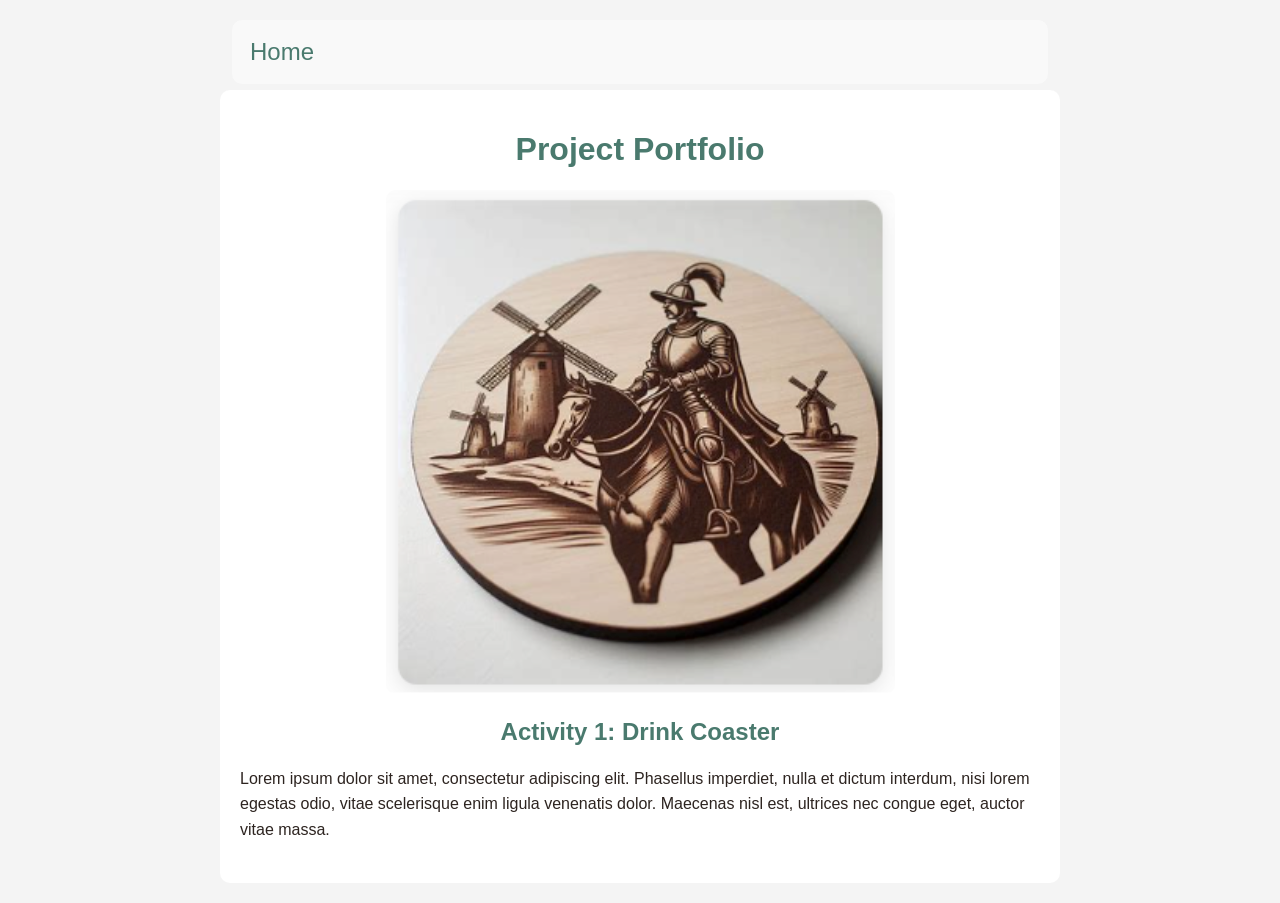
==== activity01.html @ 0b91b61f "Initial commit" ====
<!DOCTYPE html>
<html lang="en">
<head>
    <title>Activity 1: Drink Coaster</title>
    <link rel="stylesheet" href="./project.css">
</head>
<body>

    <!-- Header and Navigation Section -->
    <header class="header">
        <nav class="navbar">
            <a href="./index.html" class="active">Home</a>
        </nav>
    </header>

    <!-- Project Information -->
    <div class="proj-container">

        <h1 class='proj-header'>Project Portfolio</h1>

        <div class="proj-img-container">
            <img src="./images/activity01.png">
        </div>

        <h2 class='proj-header'>Activity 1: Drink Coaster</h2>

        <div class="proj-desc">
            <p>Lorem ipsum dolor sit amet, consectetur adipiscing elit. Phasellus imperdiet, nulla et dictum interdum, nisi lorem egestas odio, vitae scelerisque enim ligula venenatis dolor. Maecenas nisl est, ultrices nec congue eget, auctor vitae massa.</p>
        </div>

    </div>
    <!-- End Project Information -->

</body>
</html>
---- project.css ----
@import url("./theme.css");

body {
    background-color: var(--color-bg-page);
    font-family: var(--font-body);
    margin: 20px;
}

/* **************************** */
/* Style for the header section */
/* **************************** */

.header {
    position: fixed;
    top: 20px;
    left: 50%;
    transform: translateX(-50%);
    width: 75%;
    max-width: var(--container-max);
    background: rgba(250, 250, 250, 0.9);
    z-index: 1000;
    display: flex;
    justify-content: space-between;
    align-items: center;
    padding: 8px;
    color: var(--color-primary);
    border-radius: var(--radius);
}

.header .name {
    text-align: left;
    font-size: 1.5em;
}

.header .navbar {
    display: flex;
    gap: 15px;
    font-size: 1.5em;
}

.header .navbar a {
    text-decoration: none;
    color: var(--color-primary);
    padding: 10px;
}

/* *********************************** */
/* Style for the project documentation */
/* *********************************** */

.proj-container {
    max-width: var(--container-max);
    margin: auto;
    margin-top: 90px;
    background: var(--color-bg-card);
    padding: 20px;
    border-radius: var(--radius);
}

.proj-header {
    text-align: center;
    color: var(--color-primary);
}

.proj-img-container {
    text-align: center;
    margin: 20px 0;
}

.proj-img-container img {
    max-width: 100%;
    height: auto;
    border-radius: var(--radius);
}

.proj-desc {
    margin: 20px 0;
    line-height: 1.6;
}

.proj-desc p {
    color: var(--color-text);
}

/* Optional block: a labeled code sample. Delete this block on pages   */
/* that don't involve code (e.g. a build or design activity).          */
.proj-code {
    max-width: 700px;
    margin: auto;
}

.proj-code pre:has(code), pre:has(code) {
    background-color: black;
    color: white;
    border-radius: 8px;
    padding: 4px;
}
pre code, pre code {
    white-space: pre-wrap;
    word-wrap: break-word;
}

/* Optional block: a photo gallery grid. Use for pages with several  */
/* work-in-progress or detail photos beyond the one hero image.       */
.proj-gallery {
    display: grid;
    grid-template-columns: repeat(auto-fit, minmax(150px, 1fr));
    gap: 10px;
    margin: 20px 0;
}

.proj-gallery img {
    width: 100%;
    height: 150px;
    object-fit: cover;
    border-radius: var(--radius);
}

/* Optional block: an embedded video (e.g. YouTube). The padding-top  */
/* trick keeps a 16:9 shape at any screen width — do not set a fixed  */
/* pixel height on the iframe itself.                                  */
.proj-video-container {
    position: relative;
    width: 100%;
    padding-top: 56.25%;
    margin: 20px 0;
    border-radius: var(--radius);
    overflow: hidden;
}

.proj-video-container iframe {
    position: absolute;
    top: 0;
    left: 0;
    width: 100%;
    height: 100%;
    border: 0;
}

/* ***************************** */
/* Responsive: tablet and mobile */
/* ***************************** */

@media (max-width: 600px) {
    .header {
        width: 92%;
        padding: 6px;
    }

    .header .name {
        font-size: 1.1em;
    }

    .header .navbar {
        font-size: 1.1em;
        gap: 8px;
    }

    .proj-container {
        margin-top: 80px;
        padding: 14px;
    }

    .proj-header {
        font-size: 1.3em;
    }

    .proj-gallery img {
        height: 120px;
    }
}
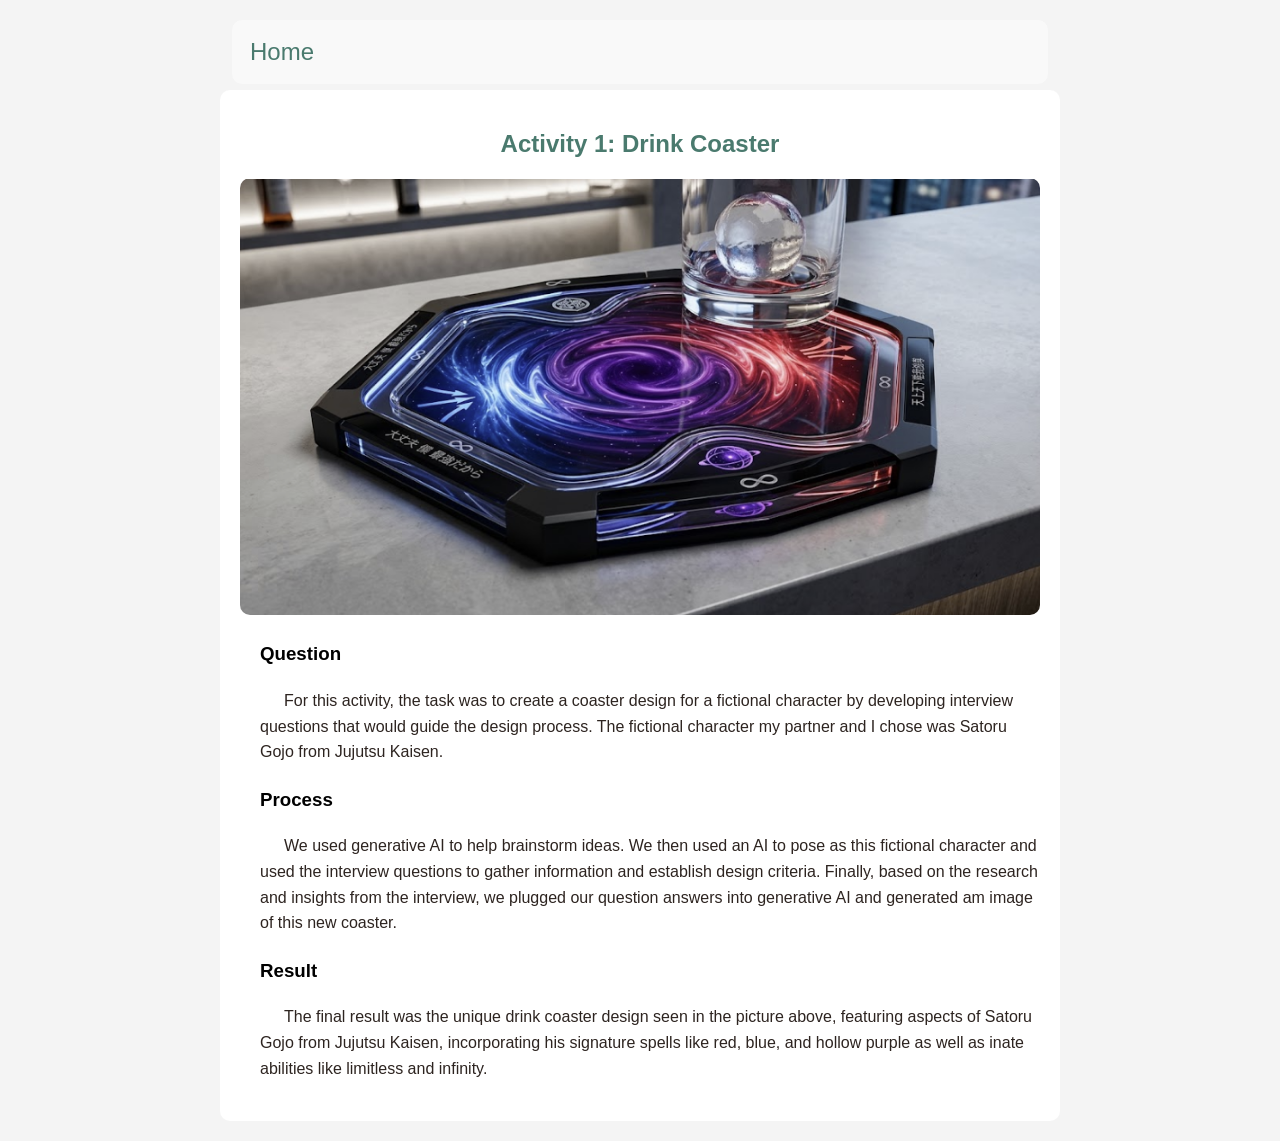
==== commit f8ed478a: "Update project pages with detailed descriptions and enhance styling for better presentation" ====
--- a/activity01.html
+++ b/activity01.html
@@ -16,16 +16,25 @@
     <!-- Project Information -->
     <div class="proj-container">
 
-        <h1 class='proj-header'>Project Portfolio</h1>
+        <h2 class='proj-header'>Activity 1: Drink Coaster</h2>
 
         <div class="proj-img-container">
-            <img src="./images/activity01.png">
+            <img src="./images/Coaster%20Design%20Image.png">
         </div>
 
-        <h2 class='proj-header'>Activity 1: Drink Coaster</h2>
-
         <div class="proj-desc">
-            <p>Lorem ipsum dolor sit amet, consectetur adipiscing elit. Phasellus imperdiet, nulla et dictum interdum, nisi lorem egestas odio, vitae scelerisque enim ligula venenatis dolor. Maecenas nisl est, ultrices nec congue eget, auctor vitae massa.</p>
+            <div class="proj-section">
+                <h3>Question</h3>
+                <p>For this activity, the task was to create a coaster design for a fictional character by developing interview questions that would guide the design process.  The fictional character my partner and I chose was Satoru Gojo from Jujutsu Kaisen.</p>
+            </div>
+            <div class="proj-section">
+                <h3>Process</h3>
+                <p>We used generative AI to help brainstorm ideas. We then used an AI to pose as this fictional character and used the interview questions to gather information and establish design criteria. Finally, based on the research and insights from the interview, we plugged our question answers into generative AI and generated am image of this new coaster.</p>
+            </div>
+            <div class="proj-section">
+                <h3>Result</h3>
+                <p>The final result was the unique drink coaster design seen in the picture above, featuring aspects of Satoru Gojo from Jujutsu Kaisen, incorporating his signature spells like red, blue, and hollow purple as well as inate abilities like limitless and infinity.  </p>
+            </div>
         </div>
 
     </div>
--- a/project.css
+++ b/project.css
@@ -78,8 +78,15 @@
     line-height: 1.6;
 }
 
+.proj-section {
+    margin-bottom: 20px;
+    padding-left: 1.25rem;
+}
+
 .proj-desc p {
     color: var(--color-text);
+    margin: 0;
+    text-indent: 1.5rem;
 }
 
 /* Optional block: a labeled code sample. Delete this block on pages   */
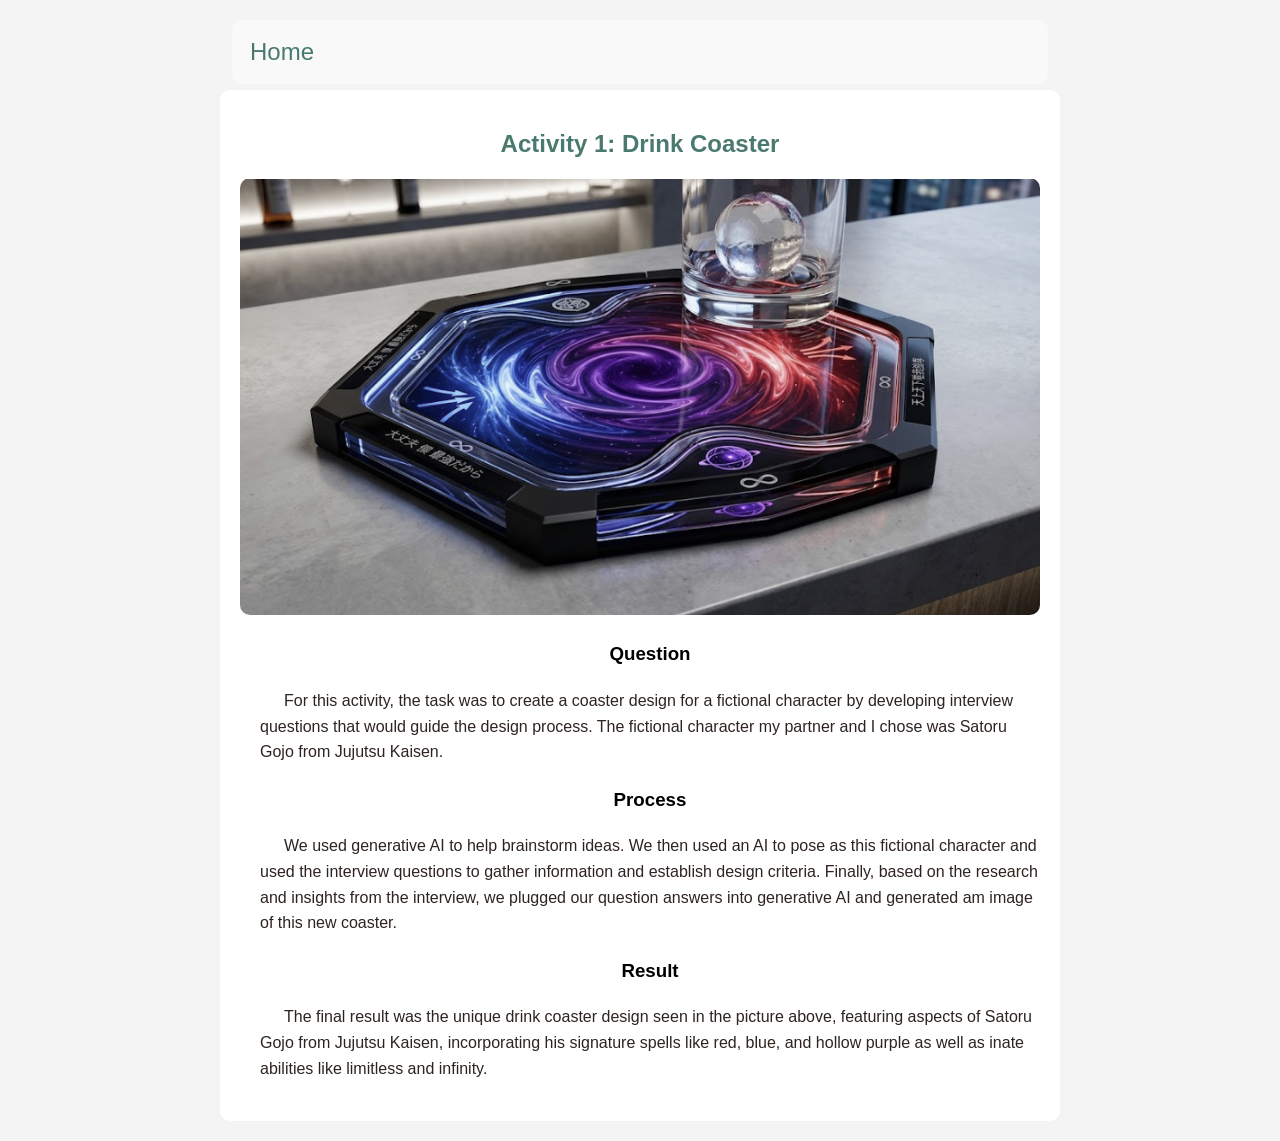
==== commit 252f2174: "Enhance project description sections with consistent header styling and center alignment" ====
--- a/activity01.html
+++ b/activity01.html
@@ -24,15 +24,15 @@
 
         <div class="proj-desc">
             <div class="proj-section">
-                <h3>Question</h3>
+                <h3 class="section-header">Question</h3>
                 <p>For this activity, the task was to create a coaster design for a fictional character by developing interview questions that would guide the design process.  The fictional character my partner and I chose was Satoru Gojo from Jujutsu Kaisen.</p>
             </div>
             <div class="proj-section">
-                <h3>Process</h3>
+                <h3 class="section-header">Process</h3>
                 <p>We used generative AI to help brainstorm ideas. We then used an AI to pose as this fictional character and used the interview questions to gather information and establish design criteria. Finally, based on the research and insights from the interview, we plugged our question answers into generative AI and generated am image of this new coaster.</p>
             </div>
             <div class="proj-section">
-                <h3>Result</h3>
+                <h3 class="section-header">Result</h3>
                 <p>The final result was the unique drink coaster design seen in the picture above, featuring aspects of Satoru Gojo from Jujutsu Kaisen, incorporating his signature spells like red, blue, and hollow purple as well as inate abilities like limitless and infinity.  </p>
             </div>
         </div>
--- a/project.css
+++ b/project.css
@@ -81,6 +81,10 @@
 .proj-section {
     margin-bottom: 20px;
     padding-left: 1.25rem;
+}
+
+.section-header {
+    text-align: center;
 }
 
 .proj-desc p {
